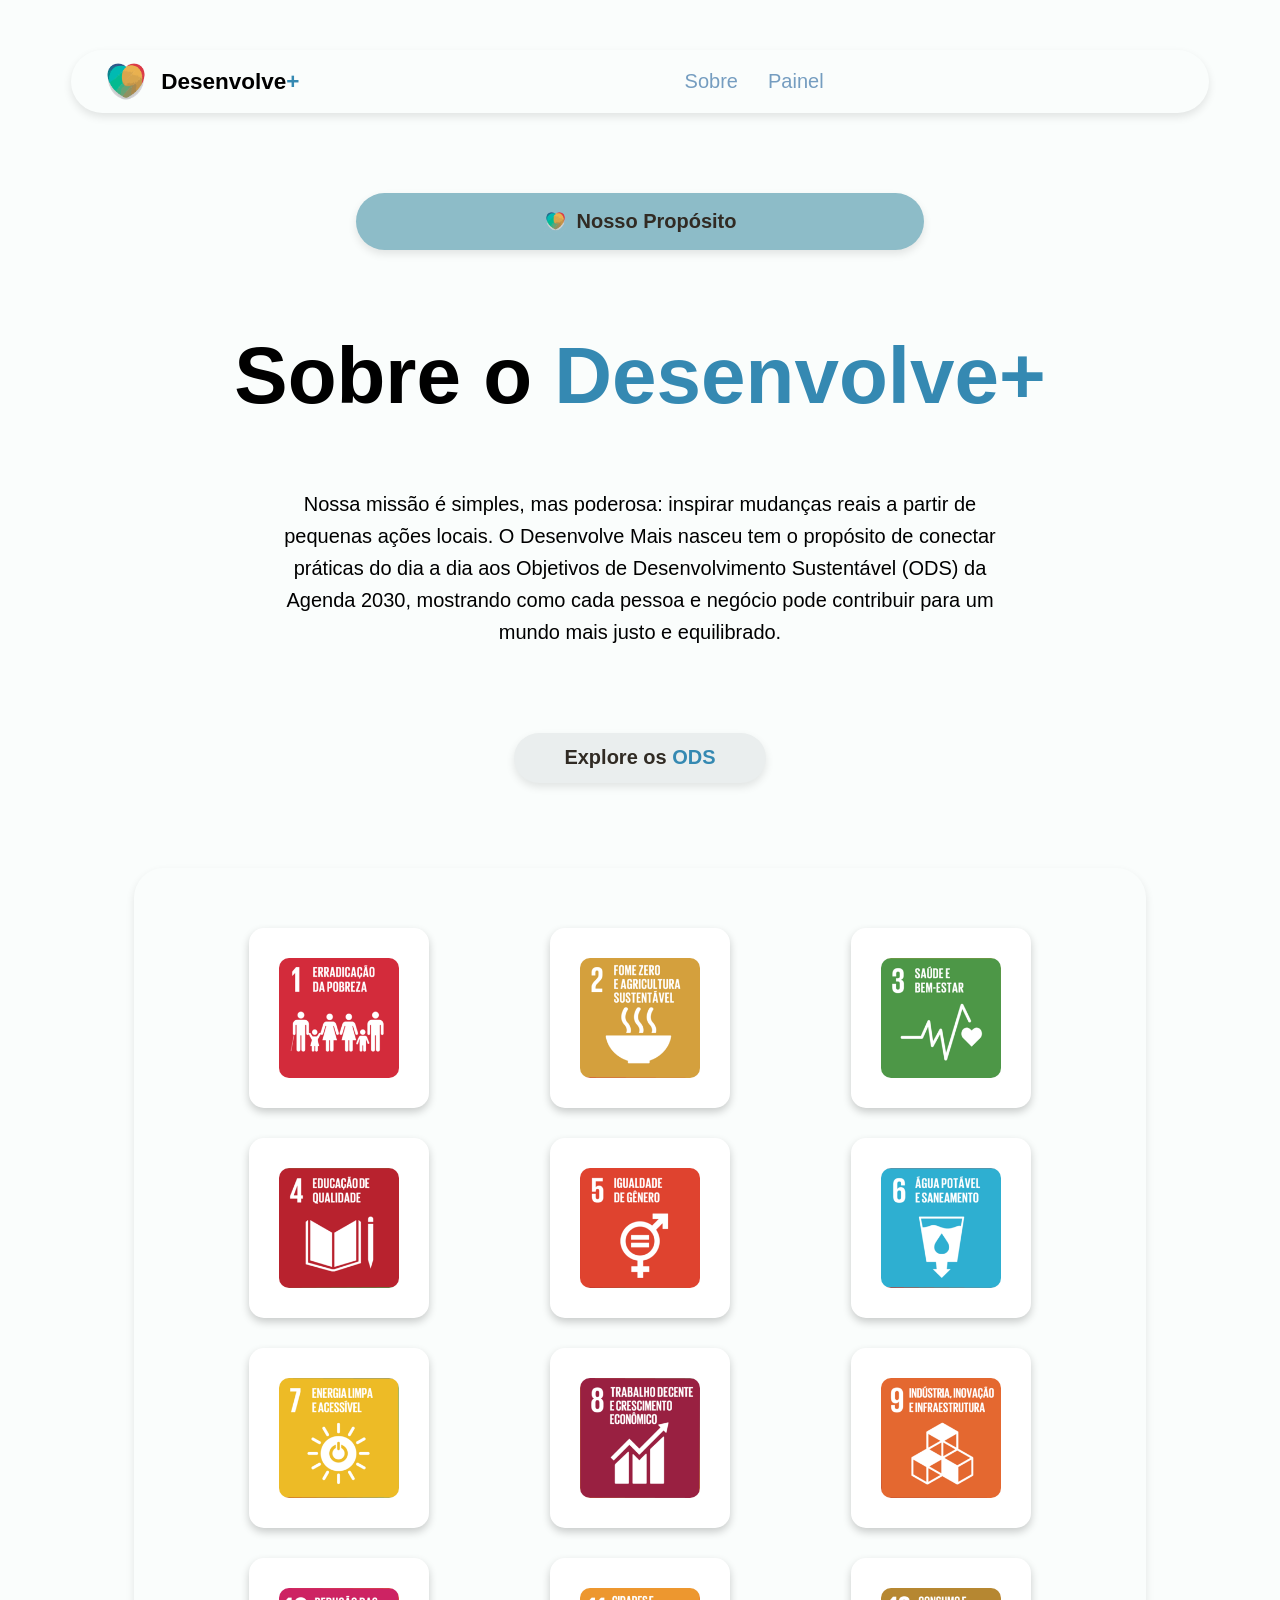
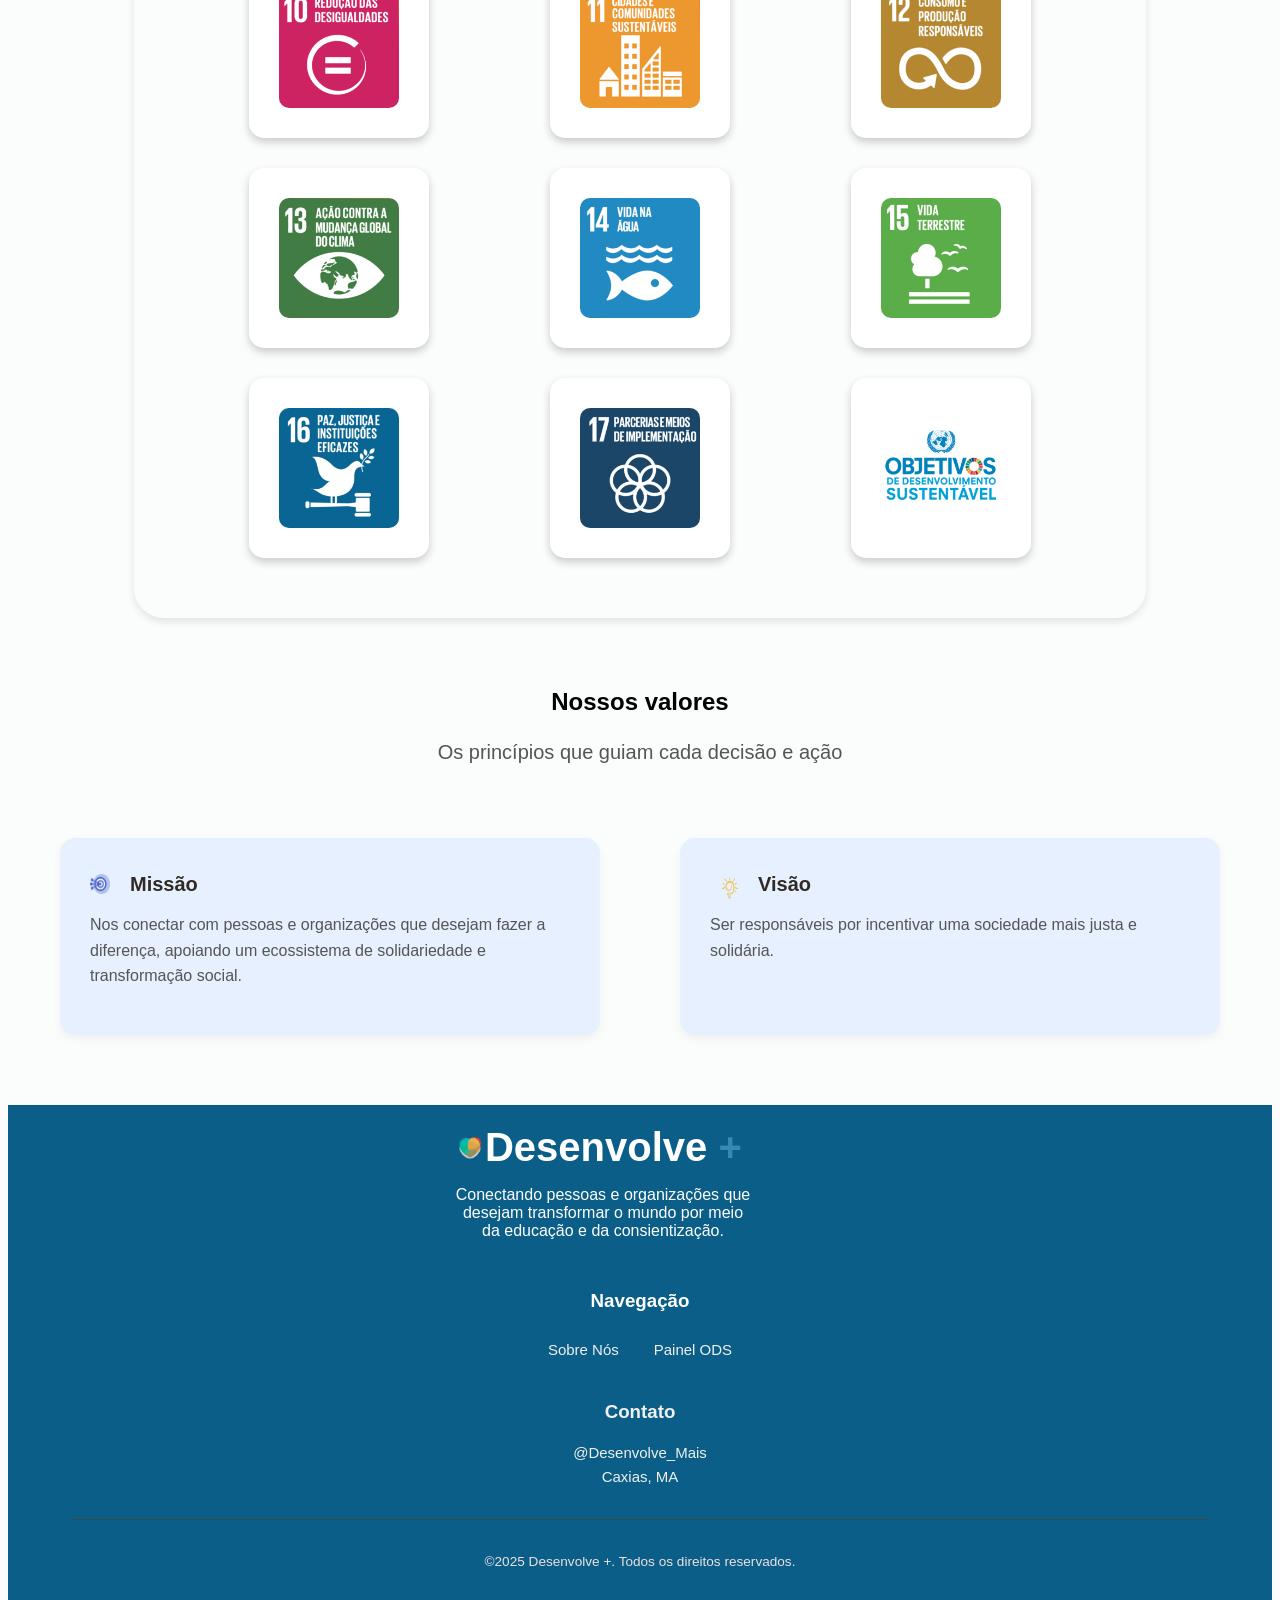
==== index.html @ 132f7298 "atualizando HTML" ====
<!DOCTYPE html>
<html lang="pt-br">

<head>
    <meta charset="UTF-8">
    <meta name="viewport" content="width=device-width, initial-scale=1.0">
    <title> Painel Interativo </title>
    <link rel="stylesheet" href="css/style.css">
    <link rel="stylesheet" href="css/painel.css">
  
    </head> 

    <body>

         <!--nav=(elemento de navegação)-->
        <nav>
            <div class="nav-container">

                <div class="logo">
                    <img src="./img/heart ods.png" alt="" class="ods-img">
                    <h1> Desenvolve<span style="color: #3589b2;">+</span> </h1>
                </div>
            <!--ul=(uma lista de itens não ordenada) -->
            <ul>
                <li>
                    <a href="firstpage.html">Sobre</a>
                </li>
            
                <li>
                    <a href="painel.html">Painel</a>
                </li>
            </ul>
             </div>

        </nav>

         <div class="barra2">
                <div class="logo-heart">
                    <img src="./img/heart ods.png" alt="" class="heart-img">
                    <h2>Nosso Propósito </h2>
                </div>
            </div>

        <section class="sobre">

            <h1 class="texto-barra-1">
            Sobre o <span style="color: #3589b2;">Desenvolve+ </span>
            </h1>
        <section class="texto-sobre">
            Nossa missão é simples, mas poderosa: inspirar mudanças reais a partir de pequenas ações locais.
            O Desenvolve Mais nasceu tem o propósito de conectar práticas do dia a dia aos Objetivos de Desenvolvimento Sustentável (ODS) da Agenda 2030, 
            mostrando como cada pessoa e negócio pode contribuir para um mundo mais justo e equilibrado.

        </section>
        </section>


         <!-- seção do painel ods -->

        <div class="conheca-ods">
            <h1> Explore os <span style="color: #3589b2;"> ODS  </span></h1>
        </div>
        <div class="painel-ods"">
            <div id="ods-container" class="ods-container"></div>
        </div>

        <!-- titulo da conclusão-->

        <section class="title-conclusion">

         <div class="title">
            <h1>
                Nossos valores 
            </h1>

            <p>
                Os princípios que guiam cada decisão e ação
            <p>
        </div>
        </section>

        
     <section class="descripition-desenvM">

    <div class="logo-missao">
        <img src="./img/mission.png" alt="" class="mission-img">
        <h1 class="missao"> Missão</h1>
        <p>  Nos conectar com pessoas e organizações que desejam fazer a diferença, apoiando
             um ecossistema de solidariedade e transformação social.</p> 
            </div>

    <div class="logo-visao">
        <img src="./img/light.png" alt="" class="light-img">
        <h1 class="visao"> Visão</h1>
        <p>Ser responsáveis por incentivar uma sociedade mais justa e solidária.</p> </div>
        
</section>

        <footer>

            <div class="footer-content">

        <div class="logo-section">
            <div class="footer-logo">
                <img src="./img/heart ods.png" alt="" class="heart-footer">
                <span class="logo-text">Desenvolve <span style="color: #3589b2;">+</span></span>
            </div>
            <p>Conectando pessoas e organizações que desejam transformar o mundo por meio da educação e da consientização.</p>
        </div>

            <div class="navegacao">
            <h3>Navegação</h3>
            <ul>
                <li><a href="#">Sobre Nós</a></li>
                <li><a href="painel.html">Painel ODS</a></li>
            </ul>
        </div>

        <div class="contatos">
            <h3>Contato</h3>
            <div class="contact-item">
                <span>@Desenvolve_Mais</span>
            </div>
            <div class="contact-item">
                 <span> Caxias, MA</span>
            </div>
        </div>
        
    </div>

            <div class="footer-bottom">
        <p>©2025 Desenvolve +. Todos os direitos reservados.</p>
    </div>
        </footer>

         <script src="js/painel.js"></script>
    </body>
</html>
---- css/style.css ----
* {
  box-sizing: border-box;
  max-width: 100%;
}

body{
    color:rgb(0, 0, 0);
    background-color: rgb(250, 253, 252);
    font-family: 'Trebuchet MS', 'Lucida Sans Unicode', 'Lucida Grande', 'Lucida Sans', Arial, sans-serif;
}

ul {
  display: flex;
  gap: 10px;
  list-style: none;
  margin: 0 auto; /* centraliza horizontalmente */
  padding: 0;
}


a{
  color: rgb(117, 157, 192);
  text-decoration:none;
  margin-right: 0;
  font-size: 20px;
  padding: 10px;
}

/* fazendo o link parcecer mais */
a:hover {
  text-decoration: underline;
  animation: underline-animation 0.3s forwards;

}


.ods-img {
  margin-left:30px;
    width: 50px;
    height: 50px;
}

.logo {
  display: flex;
  margin-right: 0;
  align-items: center;
  gap: 10px; /* espaço entre a imagem e o texto */
  color:rgb(0, 0, 0);
  font-size: 15px;
  font-family: 'Trebuchet MS', 'Lucida Sans Unicode', 'Lucida Grande', 'Lucida Sans', Arial, sans-serif;
}

.nav-container {

  border-radius: 50px;      
  margin: 20px auto;
  display: flex;
  margin-top: 50px;            /* distância das bordas da página */
  justify-content: space-between; /* logo de um lado, menu do outro */
  align-items: center; /* centraliza verticalmente */
  width: 90%;  /* faz a barra não ocupar 100% */
  box-shadow: 0 4px 8px rgba(0,0,0,0.1); /* sombra leve */
}



.barra2 {
  font-size: 11px;
  width: 12%;   
  border: 0px solid #ccc; 
  box-shadow: 0 4px 8px rgba(0,0,0,0.1); /* sombra leve */
  border-radius: 50px;
  margin: 80px auto;
  background-color:rgb(141, 188, 200);
  color: rgb(49, 43, 36);  
  text-align: center;
}

.logo-heart{
  text-align: center;
  display: flex;
  align-items: center;
  justify-content: center;
  gap: 10px;
}

.heart-img {
  width: 20px;
  height: 20px;
}

.sobre{
  
  text-align: center; /* centraliza o texto da seção */
}

.sobre h1{
  font-size: 80px;
}


.texto-sobre{

max-width: 60%;
margin: 20px auto;    
font-size: 20px;
line-height: 1.6;
text-align: center;
}


/* ===== CONHEÇA ODS========*/
.conheca-ods{  

  justify-content: center;
  display: flex;
  font-size: 10px;
  width: 20%;   
  border: 0px solid #ccc; 
  box-shadow: 0 4px 8px rgba(0,0,0,0.1); /* sombra leve */
  border-radius: 50px;
  margin: 85px auto;
  background-color:rgb(234, 238, 238);
  color: rgb(49, 43, 36);  
}

/* ======= PAINEL ODS ======= */

/* container principal do painel */
.painel-ods {
  width: 80%;
  padding: 60px 20px;


  box-decoration-break: inherit;
  margin: 20px auto;
  border-radius:30px;
  box-shadow: 0 4px 8px rgba(0,0,0,0.1); /* sombra leve */
  display: flex;
  justify-content: center;
  align-items: center;

}

/* grade de cards */
.ods-container {
  display: grid;
  width: 100%;
  grid-template-columns: repeat(5, 1fr); /* FORÇA 5 COLUNAS IGUAIS */
  gap: 20px;
  max-width: 1500px;
  justify-items: center;
  align-items: start;
}

/* cada card que pode virar */
.card-flip-container {
  perspective: 1000px;
  width: 180px;
  height: 180px;
  margin: 0;
  cursor: pointer;
  position: relative;
  z-index: 1;
}

/* animando o hover*/

.card-flip-container:hover .card {
    /* Efeito borda com o box-shadow */
    box-shadow: 0 0 0 4px #a6d7ec, /* anel de cor primária */
    0 4px 8px rgba(0, 0, 0, 0.2); /* sombra original */

    transform: scale(1.06);
}
/* o card em si */


.card {
  width: 100%;
  height: 100%;
  position: relative;
  transform-style: preserve-3d;
  transition: transform 0.8s;
  border-radius: 15px;
}


/* quando clicado */
.card-flip-container.flipped .card {
  transform: rotateY(180deg);

}

/* frente e verso */
.front, 
.back {
  position: absolute;

  width: 100%;
  height: 100%;

  top: 0;
  left: 0;


  border-radius: 15px;
  backface-visibility: hidden;
  overflow: hidden;
  box-shadow: 0 4px 8px rgba(0, 0, 0, 0.2);


  display: flex;
  align-items: center;
  justify-content: center;
  text-align: center;
  padding: 15px;
}

/* frente (imagem) */
.front {
  background-color: #fff;

  background-position: center;
  background-repeat: no-repeat ;
  display: flex;
  align-items: center;
  justify-content: center;

  padding: 0;
  width: 100%;
  height: 100%;
}

.front img {
  width: 100%;
  height: 100%;
  object-fit: cover; /*faz a imagem preencher todo o espaço */
  border-radius: 10px;  /*segue o formato do card*/
  object-fit: contain;
}

/* verso (texto) */
.back {
  background-color: rgb(117, 157, 192);
  color: #fff;
  transform: rotateY(180deg);
  flex-direction: column;
}

/* Aplica box-sizing APENAS aos elementos do card para manter o tamanho exato */
.card, .front, .back {
  box-sizing: border-box;
}


.back h3 {
  margin-bottom: 15px;
  font-size: 14px;
}

.back p {
  font-size: 14px;
  line-height: 1.4;
}

/*=== valores===*/

.title-conclusion{
  text-align: center;
  margin: 70px auto; 
}

.title p{
  font-size: 20px;
  line-height: 1.6;
  color: #555;
}

.descripition-desenvM {
  display: flex;
  justify-content: center; 
  gap: 80px; 
  /* Espaçamento em cima e embaixo*/
  margin: 70px auto; 
  /* Limita a largura*/
  max-width: 1200px;
}

.logo-visao:hover{
    transform: scale(1.03);
}

.logo-missao:hover{
  transform: scale(1.03);
}


.logo-missao, 
.logo-visao {
    /*largura máxima de cada bloco */
    max-width: 45%; 
    
    /*padding para afasta o conteúdo das bordas */
    padding: 30px; 
    
    /* Remove a margem desnecessária de '80px auto' que pode causar desalinhamento */
    margin: 0; 

    /* Estilo de fundo e bordas */
    background-color: rgb(230, 240, 255); /* Azul claro suave */
    border-radius: 15px;
    box-shadow: 0 4px 10px rgba(0, 0, 0, 0.05); /* Sombra sutil */
    
    /* Alinhamento de Texto e Flex */
    text-align: left; /* Alinha o texto à esquerda */
    color: rgb(49, 43, 36); 
    
}


.logo-missao h1, .logo-visao h1 {
  font-size: 20px;
  margin-top: 5px; /* Espaço entre o ícone e o título */
  cursor: pointer;
  position: relative;
}

.logo-missao p, .logo-visao p {
  font-size: 16px;
  line-height: 1.6;
  color: #555; /* Texto um pouco mais claro */
}

.light-img {
  /* Faz os ícones ficarem no topo, usando display flex para alinhar o ícone e o título */
  width: 40px; 
  height: 40px;
  margin-right: 8px;
  float: left; /* Faz o ícone flutuar ao lado do título */
}

.mission-img{
  margin-top: 6px;
  margin-right: 20px;
  float:left; 
  width: 20px;
  height: 20px;
}

footer{
  background-color:rgb(11, 94, 135); /* Fundo escuro */
  color: #f0f0f0; /* Cor do texto claro */
  padding: 40px 0px 0;  
  border-radius: 0;
  font-family:'Trebuchet MS', 'Lucida Sans Unicode', 'Lucida Grande', 'Lucida Sans', Arial, sans-serif;
}

/* Container que alinha as colunas */
.footer-content {
  display: flex;
  flex: wrap;
  justify-content: space-between;
  max-width: 1200px;
  margin: 0 auto;
  padding-bottom: 30px;
  border-bottom: 1px solid #444;
  align-items: flex-start;
  padding: 0 40px 30px; /* Adiciona padding lateral de 40px */
}


.logo-section {
  width: 35%; /* Mais espaço para o logo */
  color:#ffffff;
}

.logo-section h3, .navegacao h3, .contato h3{
  font-size: px;
  margin-bottom: 20px;
  margin-top: 5;
  color: #fff;
  font-weight: bold;
}

.footer-col h3 {
  font-size: 1.1rem;
 
  margin-top: 0;
  color: #fff;
  font-weight: bold;
}


.navegacao ul {
  list-style: none;
  padding: 0;
  margin: 0;
}

.navegacao li {
  line-height: 1.0;
  margin:0;
  padding: 0;
  display: block;
}

.navegacao a{
  font-size: 15px;
  color: #f0f0f0;
  text-decoration: none;
  display: block; /* Garante que os links fiquem um abaixo do outro */
  width: auto;
  
}

.contatos .contact-item {
    line-height: 1.6;
    display: block; /* Garante que os itens de contato fiquem um abaixo do outro */
    font-size: 15px;
    color: #f0f0f0;
}
.contatos .contact-item span {
    display: block;
}

/* Direitos Autorais */
.footer-bottom {
  text-align: center;
  padding: 20px 0;
  font-size: 0.85rem;
  color: #ede1e1;
}

/* Estilo do Logo (Para alinhamento com o título) */
.footer-logo {
    display: flex;
    align-items: center;
    margin-bottom: 15px;
}
.logo-text {
    font-size: 40px;
    font-weight: bold;
    margin-top: 0; 
}

.heart-footer{
  width: 30px;
  height: 30px;
}


@media (max-width: 768px) {

/* === 1. AJUSTES GERAIS DA PÁGINA === */
    
    /* Garante que o conteúdo principal não fique grudado nas bordas e remove margens excessivas */
    .nav-container, 
    .painel-ods, 
    .descripition-desenvM {
        width: 100% !important; /* Ocupa a largura total */
        margin-left: 0;
        margin-right: 0;
        padding-left: 15px; /* Adiciona respiro nas laterais */
        padding-right: 15px;
        box-sizing: border-box; /* Previne que o padding aumente a largura total */
    }
    
    /* Diminui o texto H1 principal (Sobre) */
    .sobre h1{
        font-size: 40px;
    }
    
    /* O texto Sobre pode ocupar mais espaço no mobile */
    .texto-sobre{
        max-width: 90%;
    }
    
    /* Centraliza e aumenta o tamanho das "barrinhas" de link/botão */
    .barra2, .conheca-ods {
        width: 60%;
        margin: 40px auto;
        font-size: 14px;
    }

    /* === 2. CABEÇALHO/NAVEGAÇÃO (.nav-container) === */
    
    .nav-container {
        flex-direction: column; /* Empilha logo e menu */
        align-items: center;    /* Centraliza tudo */
        margin-top: 20px;
        box-shadow: none;       /* Remove a sombra do container para simplificar */
        border-radius: 0;
    }
    
    .nav-container .logo {
        margin-right: 0;
        margin-bottom: 15px; /* Adiciona espaço abaixo do logo */
        justify-content: center;
    }
    
    .nav-container ul {
        flex-direction: column; /* Empilha os links um abaixo do outro */
        gap: 10px;              /* Reduz o espaço entre os links */
    }
    
    .nav-container a {
        margin-right: 0;
        font-size: 18px;
    }

    /* === 3. PAINEL ODS (Cards) === */
    
    .ods-container {
        /* Muda de 5 colunas para 2 colunas no mobile */
        grid-template-columns: repeat(2, 1fr); 
    }

    /* Reduz o tamanho do card para caber em 2 colunas no mobile */
    .card-flip-container {
        width: 140px; 
        height: 140px;
    }

    /* Ajuste de fonte dos cards */
    .back h3, .back p {
        font-size: 12px;
    }

    /* === 4. VALORES (MISSÃO E VISÃO) === */

    .descripition-desenvM {
        flex-direction: column; /* Empilha Missão e Visão */
        gap: 30px;              /* Espaço entre as caixas empilhadas */
        margin: 40px auto;
    }

    .logo-missao, 
    .logo-visao {
        max-width: 100%; /* Ocupa a largura total do container */
        padding: 20px;
        text-align: center; /* Centraliza texto e ícones */
    }
    
    /* Ajusta flutuação dos ícones (float não é responsivo) */
    .light-img, .mission-img {
        float: none; 
        display: block; /* Garante que o ícone fique na própria linha */
        margin: 0 auto 10px; /* Centraliza o ícone */
    }


    /*==== footer responsivo===*/
    
    /* 1. Empilhar as Colunas e Adicionar Espaçamento */
    .footer-content {
        /* Faz as colunas (logo, navegacao, contato) ficarem uma abaixo da outra */
        flex-direction: column; 
        /* Adiciona um padding interno para dar respiro */
        padding: 0 20px 30px; 
    }

    /* 2. Fazer Colunas Ocuparem 100% da Largura */
    .logo-section,
    .navegacao,
    .contatos { /* Atenção: Corrigi 'contato' para 'contatos' */
        width: 100%; /* Ocupa toda a largura disponível */
        margin-bottom: 30px; /* Adiciona espaço entre as colunas empilhadas */
        text-align: center; /* Centraliza o conteúdo (opcional, mas comum em mobile) */
    }

    /* 3. Centralizar Itens Específicos */
    .footer-logo {
        /* Para centralizar o logo (imagem + texto) */
        justify-content: center;
    }
    
    /* 4. Ajustes de Fonte (Opcional) */
    .logo-text {
        font-size: 30px;
    }

}

@media (min-width: 1024px) and (max-width: 1366px) {
  .barra2 {
    width: 40%;
    font-size: 14px;
  }

  .logo-heart img {
    width: 25px;
    height: 25px;
  }

  .logo-heart h2 {
    font-size: 20px;
  }
}

/* =======================================
   AJUSTE PARA TELAS ENTRE 1283px e 790px
========================================= */
@media (max-width: 1283px) and (min-width: 500px) {

  /* Caixa principal dos ODS */
  .ods-container {
    display: grid;
    grid-template-columns: repeat(3, 1fr); /* 3 ODS por linha */
    gap: 30px;
    width: 90%;
    margin: 0 auto;
    justify-items: center;
  }

  .ods-container img {
    width: 120px;
    height: 120px;
    object-fit: contain;
    transition: transform 0.3s ease;
  }

  /* "Nosso Propósito" */
  .barra2 {
    width: 45%;
    font-size: 15px;
  }

  .logo-heart {
    flex-direction: row;
    justify-content: center;
    align-items: center;
    gap: 8px;
  }

  .logo-heart img {
    width: 25px;
    height: 25px;
  }

  /* Rodapé */
  footer {
    text-align: center;
    padding: 20px 0;
  }

  .footer-content {
    display: flex;
    flex-direction: column;
    align-items: center;
    gap: 15px;
    margin: 0 auto;
    width: 90%;
  }

  .footer-content p {
    max-width: 80%;
  }

  .navegacao ul {
    display: flex;
    flex-direction: row;
    justify-content: center;
    gap: 15px;
  }
}
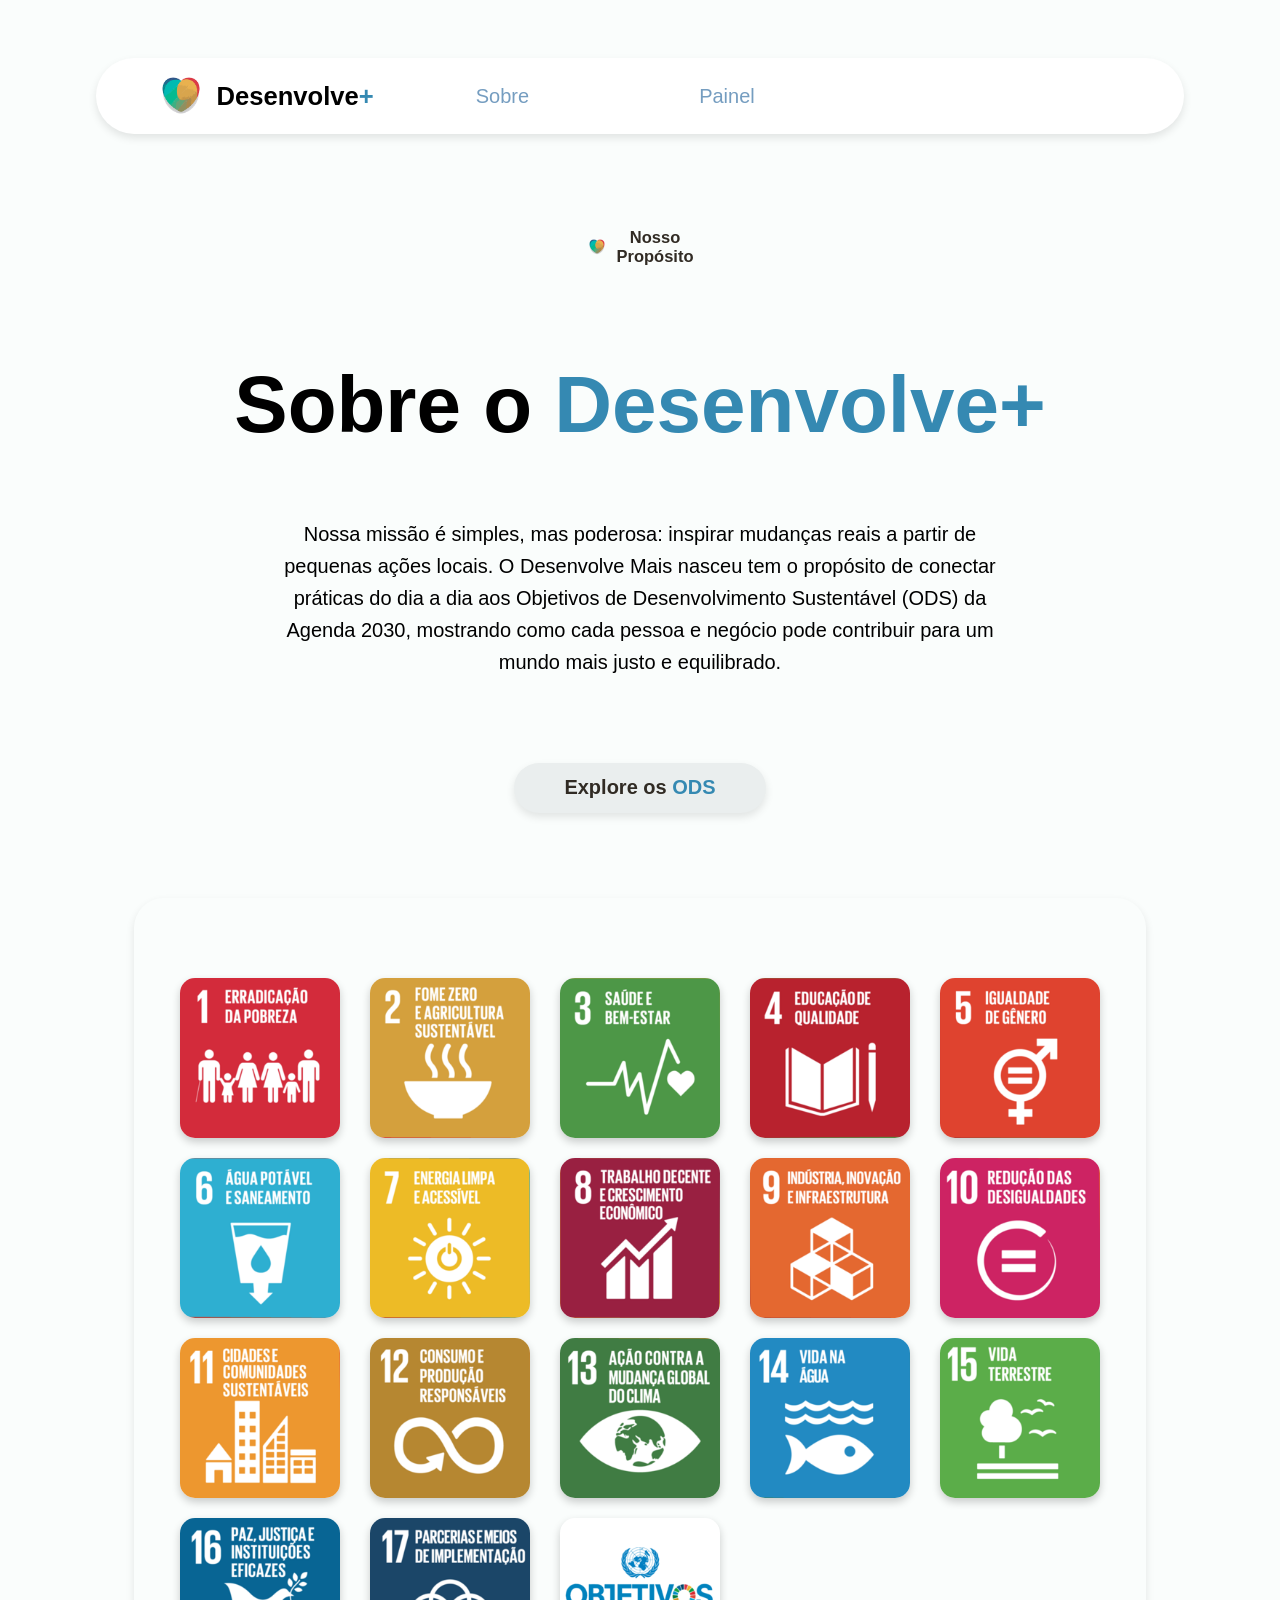
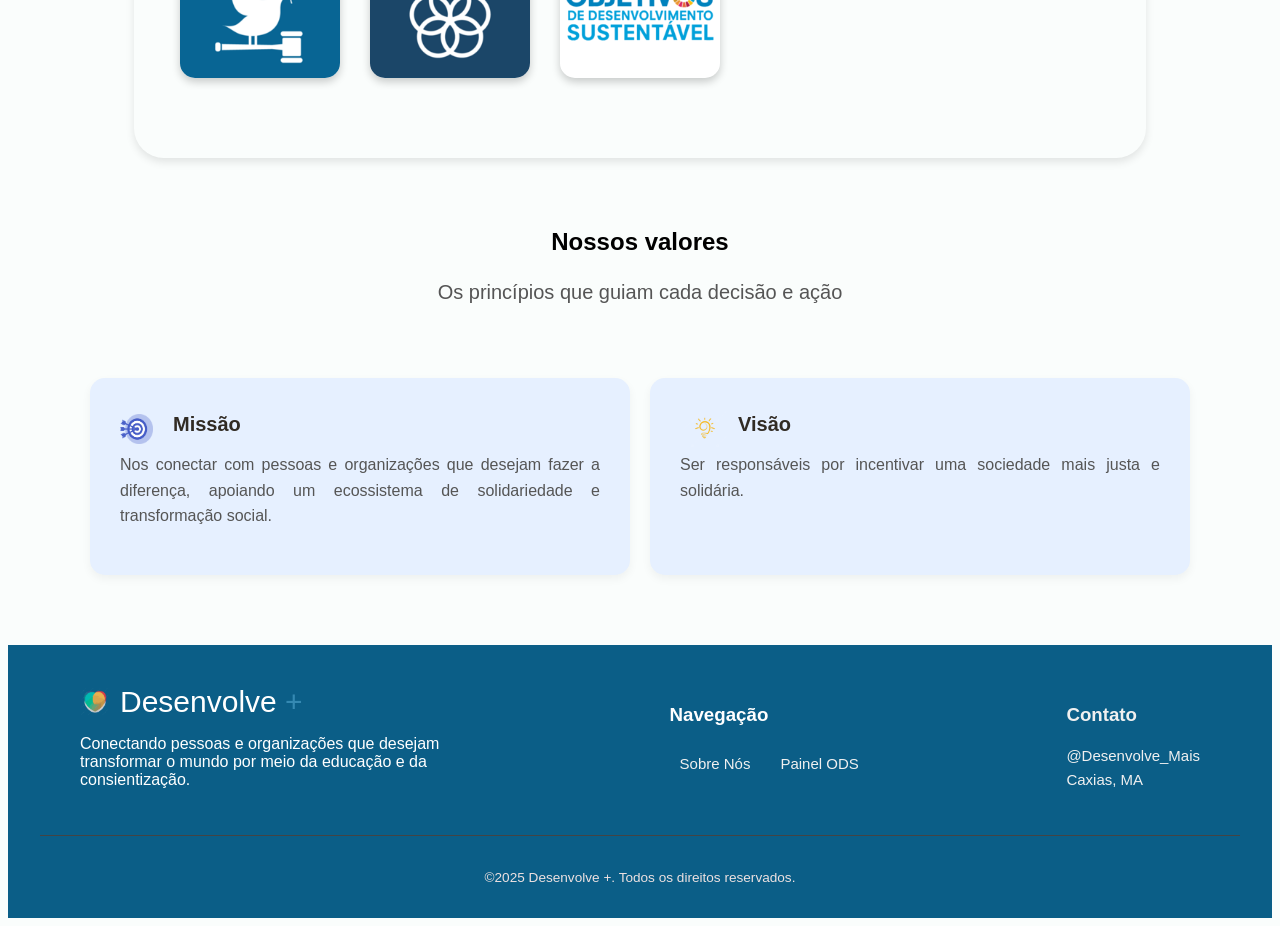
==== commit e2a40421: "AjusteDeResponsividade" ====
--- a/index.html
+++ b/index.html
@@ -12,27 +12,21 @@
 
     <body>
 
-         <!--nav=(elemento de navegação)-->
-        <nav>
-            <div class="nav-container">
+      <header>
+        <nav class="nav-container">
+            <div class="logo">
+                <img src="./img/heart ods.png" alt="Coração ODS" class="ods-img">
+                <h1> Desenvolve<span style="color: #3589b2;">+</span> </h1>
+            </div>
 
-                <div class="logo">
-                    <img src="./img/heart ods.png" alt="" class="ods-img">
-                    <h1> Desenvolve<span style="color: #3589b2;">+</span> </h1>
-                </div>
-            <!--ul=(uma lista de itens não ordenada) -->
-            <ul>
-                <li>
-                    <a href="firstpage.html">Sobre</a>
-                </li>
-            
-                <li>
-                    <a href="painel.html">Painel</a>
-                </li>
+            <ul class="nav-links">
+                <li><a href="index.html">Sobre</a></li>
+                <li><a href="painel.html">Painel</a></li>
             </ul>
-             </div>
 
+            <div class="nav-spacer"></div> 
         </nav>
+    </header>
 
          <div class="barra2">
                 <div class="logo-heart">
@@ -96,7 +90,8 @@
         
 </section>
 
-        <footer>
+ 
+     <footer>
 
             <div class="footer-content">
 
@@ -105,7 +100,7 @@
                 <img src="./img/heart ods.png" alt="" class="heart-footer">
                 <span class="logo-text">Desenvolve <span style="color: #3589b2;">+</span></span>
             </div>
-            <p>Conectando pessoas e organizações que desejam transformar o mundo por meio da educação e da consientização.</p>
+            <p>Conectando pessoas e organizações que desejam transformar o mundo por meio da educação e da consientização. </p>
         </div>
 
             <div class="navegacao">
@@ -133,6 +128,7 @@
     </div>
         </footer>
 
+
          <script src="js/painel.js"></script>
     </body>
 </html>
--- a/css/style.css
+++ b/css/style.css
@@ -1,12 +1,13 @@
-* {
-  box-sizing: border-box;
-  max-width: 100%;
-}
+/* Garante que o padding não aumente o tamanho dos elementos */
+*, *::before, *::after {
+    box-sizing: border-box;
+}
+
 
 body{
     color:rgb(0, 0, 0);
     background-color: rgb(250, 253, 252);
-    font-family: 'Trebuchet MS', 'Lucida Sans Unicode', 'Lucida Grande', 'Lucida Sans', Arial, sans-serif;
+    font-family: 'Trebuchet MS', 'Lucida Sans Unicode', 'Lucida Grande', 'Lucida Sans', Arial, sans-serif
 }
 
 ul {
@@ -33,40 +34,75 @@
 
 }
 
-
-.ods-img {
-  margin-left:30px;
-    width: 50px;
-    height: 50px;
-}
-
+/*cabeçalho*/
+header {
+    display: flex;
+    justify-content: center;
+    background-color: transparent;
+    padding: 50px 0 0 0;
+}
+
+/*container principal do nav */
+.nav-container {
+    display: flex;
+    justify-content: space-between;
+    align-items: center;
+    flex-wrap: wrap; 
+    width: min(86%, 1180px); /* barra responsiva que não ocupa 100% */
+    gap: clamp (1rem, 3vw, 3rem); /* espaco entre menu qnd quebra*/
+
+    background-color: #fff;
+    border: 0px solid #3589b2;
+    border-radius: 50px;
+    box-shadow: 0 4px 8px rgba(0, 0, 0, 0.1);
+    padding: 13px 60px; /* Respiro nas laterais do celular */
+}
+
+/* Estilo do Logo (Imagem e tulo) */
 .logo {
-  display: flex;
-  margin-right: 0;
-  align-items: center;
-  gap: 10px; /* espaço entre a imagem e o texto */
-  color:rgb(0, 0, 0);
-  font-size: 15px;
-  font-family: 'Trebuchet MS', 'Lucida Sans Unicode', 'Lucida Grande', 'Lucida Sans', Arial, sans-serif;
-}
-
-.nav-container {
-
-  border-radius: 50px;      
-  margin: 20px auto;
-  display: flex;
-  margin-top: 50px;            /* distância das bordas da página */
-  justify-content: space-between; /* logo de um lado, menu do outro */
-  align-items: center; /* centraliza verticalmente */
-  width: 90%;  /* faz a barra não ocupar 100% */
-  box-shadow: 0 4px 8px rgba(0,0,0,0.1); /* sombra leve */
+    display: flex; 
+    align-items: center;
+    gap: 10px;
+    margin-right: 0;
+}
+
+.logo h1{
+  font-size: clamp(1.2rem, 2vw, 2rem);
+  color: rgb(0, 0, 0);
+  margin: 0;
+}
+
+.ods-img{
+  width: clamp(50px, 5vw, 50px);
+  height: auto;
+}
+
+.nav-links {
+    display: flex; 
+    justify-content: center;
+    align-items: center;
+    gap: 150px;              
+    list-style: none;
+    padding: 0;
+    margin: 0; 
+}
+
+.nav-spacer {
+    /*Garante que o spacer ocupe o mesmo espaço visual do logo */
+    min-width: 266.69px; 
+    visibility: hidden;
+    height: 1px;
+    /* Opcional: para garantir que ele não seja visível */
+    pointer-events: none; 
+    flex-shrink: 0;
 }
 
 
 
 .barra2 {
   font-size: 11px;
-  width: 12%;   
+  justify-content: center;
+  max-width:0%;   
   border: 0px solid #ccc; 
   box-shadow: 0 4px 8px rgba(0,0,0,0.1); /* sombra leve */
   border-radius: 50px;
@@ -77,7 +113,7 @@
 }
 
 .logo-heart{
-  text-align: center;
+  align-items: center;
   display: flex;
   align-items: center;
   justify-content: center;
@@ -92,6 +128,7 @@
 .sobre{
   
   text-align: center; /* centraliza o texto da seção */
+ 
 }
 
 .sobre h1{
@@ -137,8 +174,7 @@
   border-radius:30px;
   box-shadow: 0 4px 8px rgba(0,0,0,0.1); /* sombra leve */
   display: flex;
-  justify-content: center;
-  align-items: center;
+
 
 }
 
@@ -146,22 +182,20 @@
 .ods-container {
   display: grid;
   width: 100%;
-  grid-template-columns: repeat(5, 1fr); /* FORÇA 5 COLUNAS IGUAIS */
+  padding: 20px;
   gap: 20px;
-  max-width: 1500px;
+  grid-template-columns: repeat(auto-fit, minmax(150px, 1fr));
   justify-items: center;
-  align-items: start;
-}
+}
+
 
 /* cada card que pode virar */
 .card-flip-container {
+  width: 100%;
+  max-width: 160px;
+  aspect-ratio: 1 / 1; /* mantém o quadrado */
   perspective: 1000px;
-  width: 180px;
-  height: 180px;
-  margin: 0;
   cursor: pointer;
-  position: relative;
-  z-index: 1;
 }
 
 /* animando o hover*/
@@ -255,13 +289,14 @@
 
 
 .back h3 {
-  margin-bottom: 15px;
-  font-size: 14px;
+  margin-bottom: 1px;
+  font-size: 9px;
 }
 
 .back p {
   font-size: 14px;
-  line-height: 1.4;
+  line-height: 1.%;
+  line-break: auto;
 }
 
 /*=== valores===*/
@@ -279,8 +314,9 @@
 
 .descripition-desenvM {
   display: flex;
+  flex-wrap: wrap;
   justify-content: center; 
-  gap: 80px; 
+  gap: 20px; 
   /* Espaçamento em cima e embaixo*/
   margin: 70px auto; 
   /* Limita a largura*/
@@ -288,7 +324,8 @@
 }
 
 .logo-visao:hover{
-    transform: scale(1.03);
+  transform: scale(1.03);
+  
 }
 
 .logo-missao:hover{
@@ -324,17 +361,22 @@
   margin-top: 5px; /* Espaço entre o ícone e o título */
   cursor: pointer;
   position: relative;
+  flex-wrap: wrap;
+  display: flex;
+
 }
 
 .logo-missao p, .logo-visao p {
   font-size: 16px;
   line-height: 1.6;
   color: #555; /* Texto um pouco mais claro */
+  text-align: justify;
+
 }
 
 .light-img {
   /* Faz os ícones ficarem no topo, usando display flex para alinhar o ícone e o título */
-  width: 40px; 
+  width: 50px; 
   height: 40px;
   margin-right: 8px;
   float: left; /* Faz o ícone flutuar ao lado do título */
@@ -344,48 +386,53 @@
   margin-top: 6px;
   margin-right: 20px;
   float:left; 
-  width: 20px;
-  height: 20px;
-}
+  width: 33px;
+  height: 30px;
+  float: left; /* Faz o ícone flutuar ao lado do título */
+}
+
+
 
 footer{
   background-color:rgb(11, 94, 135); /* Fundo escuro */
   color: #f0f0f0; /* Cor do texto claro */
   padding: 40px 0px 0;  
   border-radius: 0;
+  box-sizing: border-box;
   font-family:'Trebuchet MS', 'Lucida Sans Unicode', 'Lucida Grande', 'Lucida Sans', Arial, sans-serif;
 }
 
 /* Container que alinha as colunas */
 .footer-content {
   display: flex;
-  flex: wrap;
+  flex-wrap: wrap;
   justify-content: space-between;
   max-width: 1200px;
+  width: 100%;
   margin: 0 auto;
-  padding-bottom: 30px;
+  padding-bottom: 0 20px 30px;
   border-bottom: 1px solid #444;
   align-items: flex-start;
   padding: 0 40px 30px; /* Adiciona padding lateral de 40px */
 }
 
 
+
 .logo-section {
   width: 35%; /* Mais espaço para o logo */
   color:#ffffff;
 }
 
-.logo-section h3, .navegacao h3, .contato h3{
-  font-size: px;
+.logo-section h3 , .navegacao h3 , .contato h3 {
   margin-bottom: 20px;
   margin-top: 5;
   color: #fff;
   font-weight: bold;
+
 }
 
 .footer-col h3 {
   font-size: 1.1rem;
- 
   margin-top: 0;
   color: #fff;
   font-weight: bold;
@@ -396,6 +443,7 @@
   list-style: none;
   padding: 0;
   margin: 0;
+ justify-content: center;
 }
 
 .navegacao li {
@@ -424,6 +472,7 @@
     display: block;
 }
 
+
 /* Direitos Autorais */
 .footer-bottom {
   text-align: center;
@@ -436,12 +485,12 @@
 .footer-logo {
     display: flex;
     align-items: center;
+    gap: 10px;
     margin-bottom: 15px;
 }
 .logo-text {
-    font-size: 40px;
-    font-weight: bold;
-    margin-top: 0; 
+    font-size: 30px;
+    height: 30 ;
 }
 
 .heart-footer{
@@ -449,218 +498,126 @@
   height: 30px;
 }
 
+.logo-section,
+.navegacao,
+.contatos {
+  width: 0.%;  /* pc */
+}
 
 @media (max-width: 768px) {
-
-/* === 1. AJUSTES GERAIS DA PÁGINA === */
+  .logo-section,
+  .navegacao,
+  .contatos {
+    width: 100%;       /* 👉 vira tudo coluna única */
+    text-align: center;
+    margin-bottom: 20px;
+  }
+
+  .footer-logo {
+    justify-content: center;
+  }
+}
+
+/* Mobile */
+@media (max-width: 900px) {
+  .ods-container {
+    grid-template-columns: repeat(2, 2fr); /* QUEBRA em 2 colunas */
+  }
+
+  .back p {
+  font-size: 9px;
+  width: 100%;
+  text-align: cente;
+}
+.texto-sobre{
+
+max-width: 100%;
+margin: 20px auto;    
+font-size: 20px;
+line-height: 1.%;
+text-align: center;
+}
+
+.sobre h1{
+  font-size: 50px;
+}
+
+
+.logo-missao p, .logo-visao p {
+  font-size: 16px;
+  display: flex;
+  flex-wrap: wrap;
+  line-height: 100%;
+  color: #555; /* Texto um pouco mais claro */
+  text-align:justify;
+
+}
+ .descripition-desenvM {
+    flex-direction: column;
+    align-items: center; /* opcional, deixa centralizado */
+  }
+
+.logo-missao, 
+.logo-visao {
+    /*largura máxima de cada bloco */
+    max-width: 100%; 
     
-    /* Garante que o conteúdo principal não fique grudado nas bordas e remove margens excessivas */
-    .nav-container, 
-    .painel-ods, 
-    .descripition-desenvM {
-        width: 100% !important; /* Ocupa a largura total */
-        margin-left: 0;
-        margin-right: 0;
-        padding-left: 15px; /* Adiciona respiro nas laterais */
-        padding-right: 15px;
-        box-sizing: border-box; /* Previne que o padding aumente a largura total */
-    }
+    /*padding para afasta o conteúdo das bordas */
+    padding: 30px; 
     
-    /* Diminui o texto H1 principal (Sobre) */
-    .sobre h1{
-        font-size: 40px;
-    }
-    
-    /* O texto Sobre pode ocupar mais espaço no mobile */
-    .texto-sobre{
-        max-width: 90%;
-    }
-    
-    /* Centraliza e aumenta o tamanho das "barrinhas" de link/botão */
-    .barra2, .conheca-ods {
-        width: 60%;
-        margin: 40px auto;
-        font-size: 14px;
-    }
-
-    /* === 2. CABEÇALHO/NAVEGAÇÃO (.nav-container) === */
-    
-    .nav-container {
-        flex-direction: column; /* Empilha logo e menu */
-        align-items: center;    /* Centraliza tudo */
-        margin-top: 20px;
-        box-shadow: none;       /* Remove a sombra do container para simplificar */
-        border-radius: 0;
-    }
-    
-    .nav-container .logo {
-        margin-right: 0;
-        margin-bottom: 15px; /* Adiciona espaço abaixo do logo */
-        justify-content: center;
-    }
-    
-    .nav-container ul {
-        flex-direction: column; /* Empilha os links um abaixo do outro */
-        gap: 10px;              /* Reduz o espaço entre os links */
-    }
-    
-    .nav-container a {
-        margin-right: 0;
-        font-size: 18px;
-    }
-
-    /* === 3. PAINEL ODS (Cards) === */
-    
-    .ods-container {
-        /* Muda de 5 colunas para 2 colunas no mobile */
-        grid-template-columns: repeat(2, 1fr); 
-    }
-
-    /* Reduz o tamanho do card para caber em 2 colunas no mobile */
-    .card-flip-container {
-        width: 140px; 
-        height: 140px;
-    }
-
-    /* Ajuste de fonte dos cards */
-    .back h3, .back p {
-        font-size: 12px;
-    }
-
-    /* === 4. VALORES (MISSÃO E VISÃO) === */
-
-    .descripition-desenvM {
-        flex-direction: column; /* Empilha Missão e Visão */
-        gap: 30px;              /* Espaço entre as caixas empilhadas */
-        margin: 40px auto;
-    }
-
-    .logo-missao, 
-    .logo-visao {
-        max-width: 100%; /* Ocupa a largura total do container */
-        padding: 20px;
-        text-align: center; /* Centraliza texto e ícones */
-    }
-    
-    /* Ajusta flutuação dos ícones (float não é responsivo) */
-    .light-img, .mission-img {
-        float: none; 
-        display: block; /* Garante que o ícone fique na própria linha */
-        margin: 0 auto 10px; /* Centraliza o ícone */
-    }
-
-
-    /*==== footer responsivo===*/
-    
-    /* 1. Empilhar as Colunas e Adicionar Espaçamento */
-    .footer-content {
-        /* Faz as colunas (logo, navegacao, contato) ficarem uma abaixo da outra */
-        flex-direction: column; 
-        /* Adiciona um padding interno para dar respiro */
-        padding: 0 20px 30px; 
-    }
-
-    /* 2. Fazer Colunas Ocuparem 100% da Largura */
-    .logo-section,
-    .navegacao,
-    .contatos { /* Atenção: Corrigi 'contato' para 'contatos' */
-        width: 100%; /* Ocupa toda a largura disponível */
-        margin-bottom: 30px; /* Adiciona espaço entre as colunas empilhadas */
-        text-align: center; /* Centraliza o conteúdo (opcional, mas comum em mobile) */
-    }
-
-    /* 3. Centralizar Itens Específicos */
-    .footer-logo {
-        /* Para centralizar o logo (imagem + texto) */
-        justify-content: center;
-    }
-    
-    /* 4. Ajustes de Fonte (Opcional) */
-    .logo-text {
-        font-size: 30px;
-    }
-
-}
-
-@media (min-width: 1024px) and (max-width: 1366px) {
-  .barra2 {
-    width: 40%;
-    font-size: 14px;
-  }
-
-  .logo-heart img {
-    width: 25px;
-    height: 25px;
-  }
-
-  .logo-heart h2 {
-    font-size: 20px;
-  }
-}
-
-/* =======================================
-   AJUSTE PARA TELAS ENTRE 1283px e 790px
-========================================= */
-@media (max-width: 1283px) and (min-width: 500px) {
-
-  /* Caixa principal dos ODS */
-  .ods-container {
-    display: grid;
-    grid-template-columns: repeat(3, 1fr); /* 3 ODS por linha */
-    gap: 30px;
-    width: 90%;
-    margin: 0 auto;
-    justify-items: center;
-  }
-
-  .ods-container img {
-    width: 120px;
-    height: 120px;
-    object-fit: contain;
-    transition: transform 0.3s ease;
-  }
-
-  /* "Nosso Propósito" */
-  .barra2 {
-    width: 45%;
-    font-size: 15px;
-  }
-
-  .logo-heart {
-    flex-direction: row;
+    /* Remove a margem desnecessária de '80px auto' que pode causar desalinhamento */
+    margin: 0; 
+
+}
+
+
+.barra2 {
+  font-size: 11px;
+  justify-content: center;
+  max-width:90%;   
+  border: 0px solid #ccc; 
+  box-shadow: 0 4px 8px rgba(0,0,0,0.1); /* sombra leve */
+  border-radius: 50px;
+  margin: 80px auto;
+  background-color:rgb(141, 188, 200);
+  color: rgb(49, 43, 36);  
+  text-align: center;
+}
+
+/* ===== CONHEÇA ODS========*/
+.conheca-ods{  
+
+  justify-content: center;
+  display: flex;
+  font-size: 10px;
+  width: 90%;   
+  border: 0px solid #ccc; 
+  box-shadow: 0 4px 8px rgba(0,0,0,0.1); /* sombra leve */
+  border-radius: 50px;
+  margin: 85px auto;
+  background-color:rgb(234, 238, 238);
+  color: rgb(49, 43, 36);  
+}
+
+/*container principal do nav */
+.nav-container {
+    display: flex;
     justify-content: center;
     align-items: center;
-    gap: 8px;
-  }
-
-  .logo-heart img {
-    width: 25px;
-    height: 25px;
-  }
-
-  /* Rodapé */
-  footer {
-    text-align: center;
-    padding: 20px 0;
-  }
-
-  .footer-content {
-    display: flex;
-    flex-direction: column;
+    flex-wrap: wrap;
+}
+
+.nav-links {
+    display: flex; 
+    justify-content: center;
     align-items: center;
-    gap: 15px;
-    margin: 0 auto;
-    width: 90%;
-  }
-
-  .footer-content p {
-    max-width: 80%;
-  }
-
-  .navegacao ul {
-    display: flex;
-    flex-direction: row;
-    justify-content: center;
-    gap: 15px;
-  }
-}+    gap: 10px;              
+    list-style: none;
+    padding: 0;
+    margin: 0; 
+}
+
+
+
+}
+
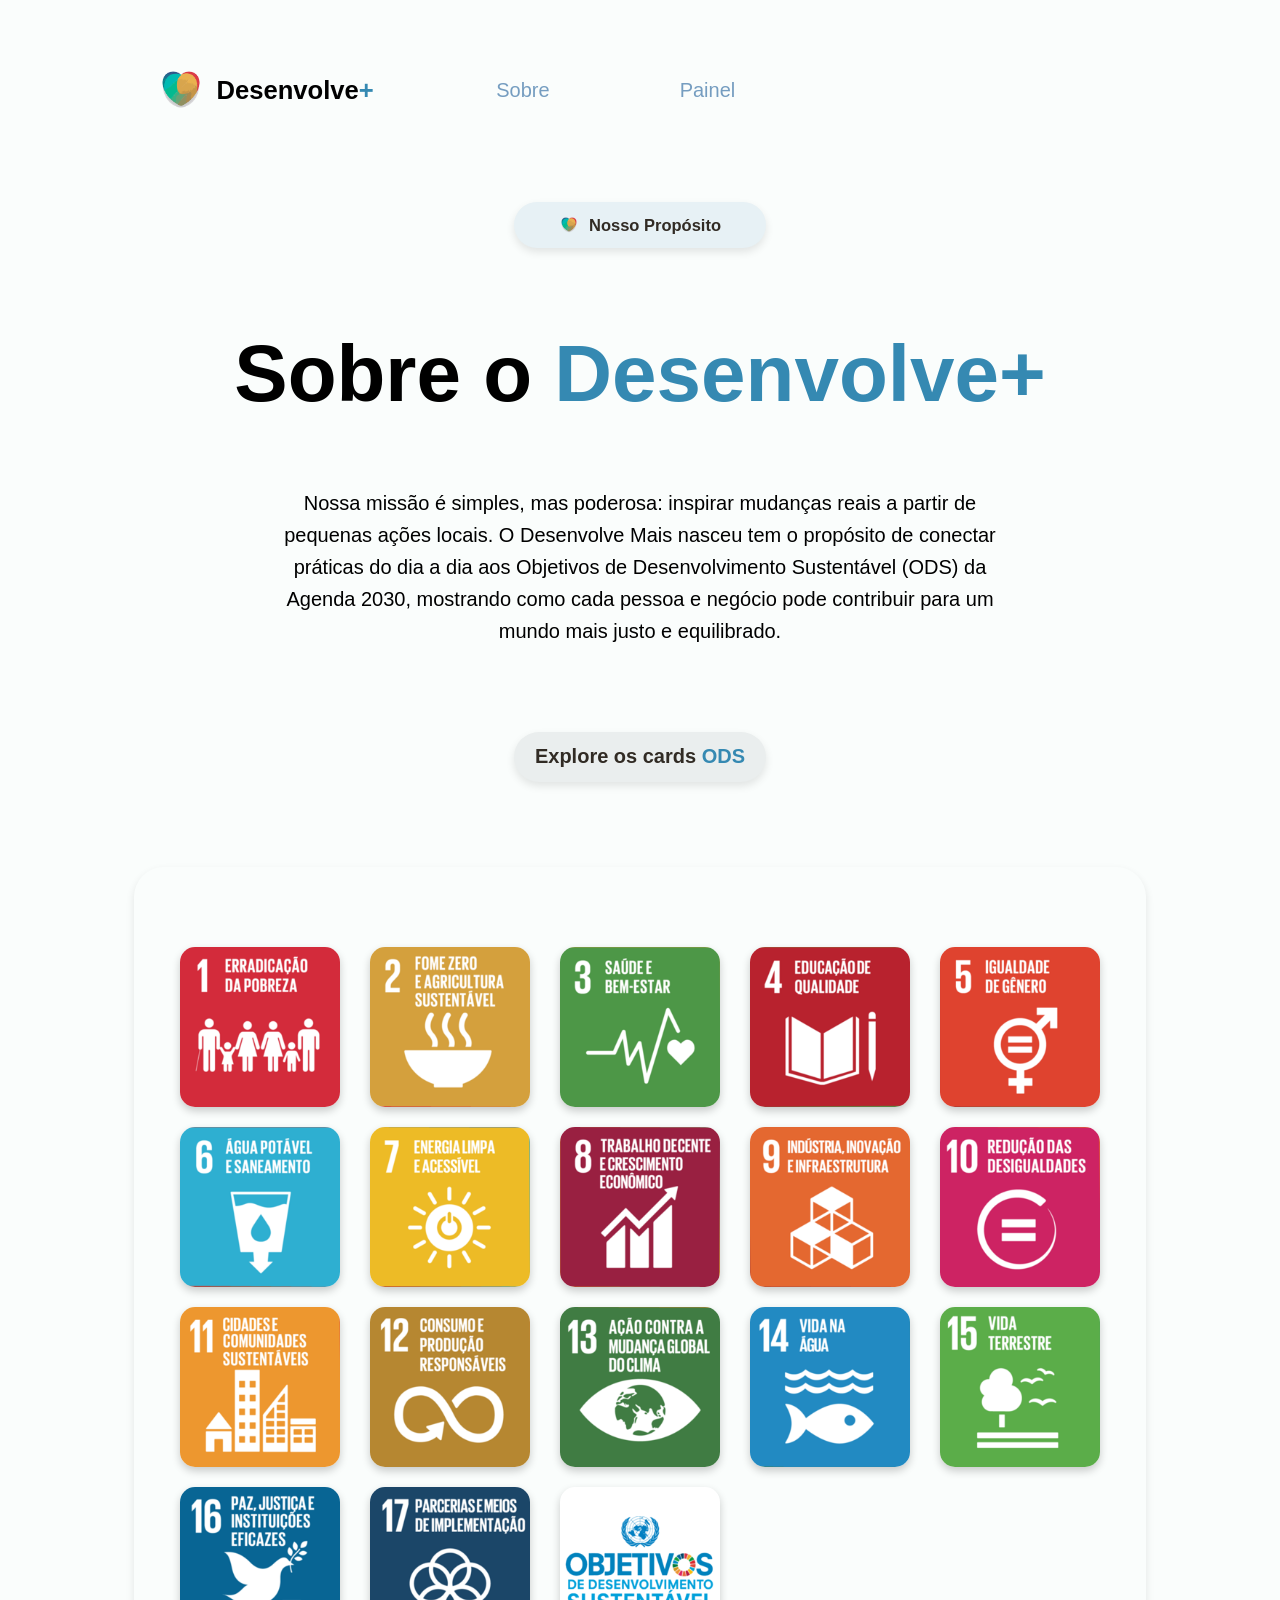
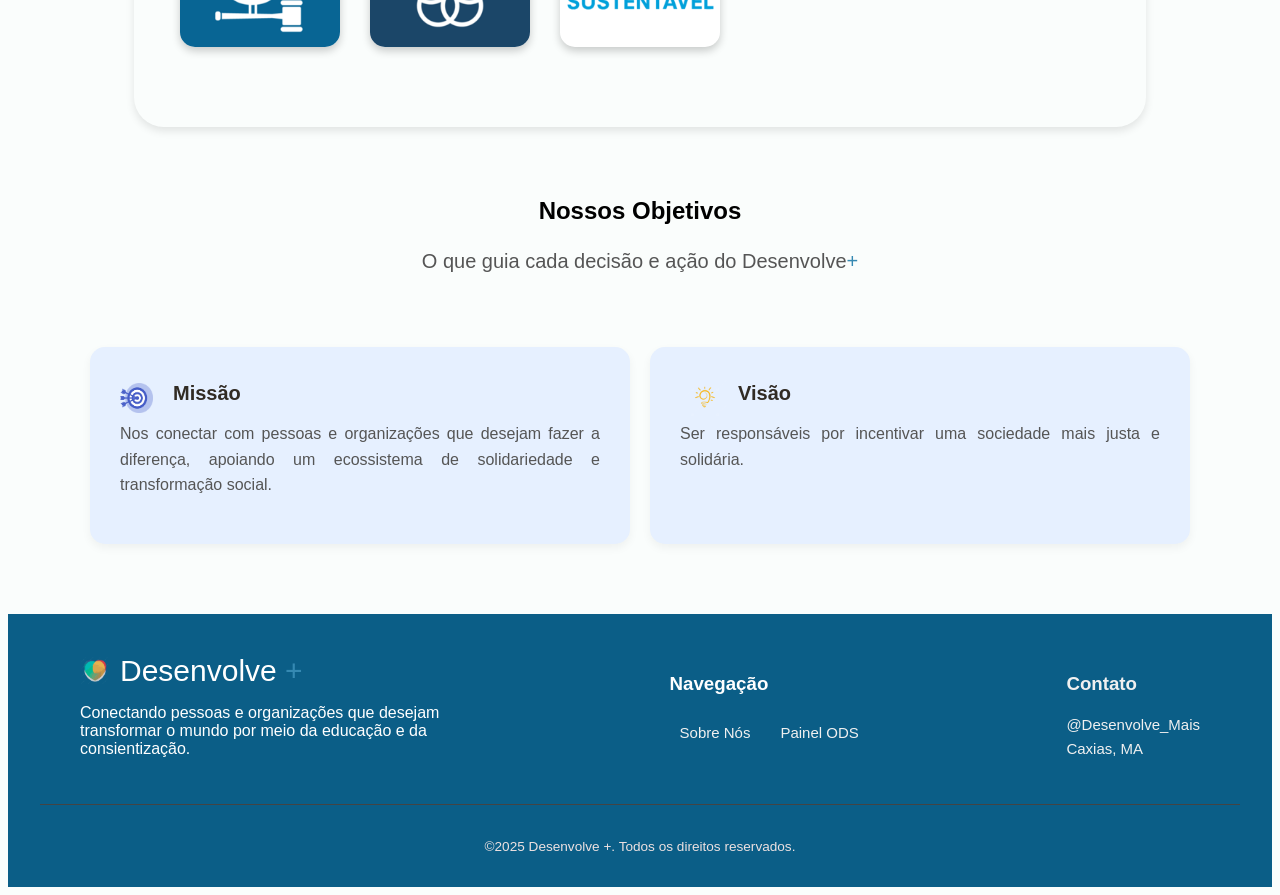
==== commit aabfeb9e: "Atualização de textos" ====
--- a/index.html
+++ b/index.html
@@ -52,7 +52,7 @@
          <!-- seção do painel ods -->
 
         <div class="conheca-ods">
-            <h1> Explore os <span style="color: #3589b2;"> ODS  </span></h1>
+            <h1>Explore os cards <span style="color: #3589b2;"> ODS  </span></h1>
         </div>
         <div class="painel-ods"">
             <div id="ods-container" class="ods-container"></div>
@@ -64,11 +64,11 @@
 
          <div class="title">
             <h1>
-                Nossos valores 
+                Nossos Objetivos 
             </h1>
 
             <p>
-                Os princípios que guiam cada decisão e ação
+                O que guia cada decisão e ação do Desenvolve<span style="color: #3589b2;">+</span>
             <p>
         </div>
         </section>
--- a/css/style.css
+++ b/css/style.css
@@ -49,13 +49,9 @@
     align-items: center;
     flex-wrap: wrap; 
     width: min(86%, 1180px); /* barra responsiva que não ocupa 100% */
-    gap: clamp (1rem, 3vw, 3rem); /* espaco entre menu qnd quebra*/
-
-    background-color: #fff;
-    border: 0px solid #3589b2;
-    border-radius: 50px;
-    box-shadow: 0 4px 8px rgba(0, 0, 0, 0.1);
-    padding: 13px 60px; /* Respiro nas laterais do celular */
+    gap: 10px; /* espaco entre menu qnd quebra*/
+     gap: clamp (1rem, 3vw, 3rem); /* espaco entre menu qnd quebra*/
+    padding: 7px 60px; /* Respiro nas laterais do celular */
 }
 
 /* Estilo do Logo (Imagem e tulo) */
@@ -63,7 +59,7 @@
     display: flex; 
     align-items: center;
     gap: 10px;
-    margin-right: 0;
+    margin-right: 1px;
 }
 
 .logo h1{
@@ -81,7 +77,7 @@
     display: flex; 
     justify-content: center;
     align-items: center;
-    gap: 150px;              
+    gap: 110px;              
     list-style: none;
     padding: 0;
     margin: 0; 
@@ -102,12 +98,12 @@
 .barra2 {
   font-size: 11px;
   justify-content: center;
-  max-width:0%;   
+  max-width: 20%;   
   border: 0px solid #ccc; 
   box-shadow: 0 4px 8px rgba(0,0,0,0.1); /* sombra leve */
   border-radius: 50px;
   margin: 80px auto;
-  background-color:rgb(141, 188, 200);
+  background-color:rgb(231, 241, 245);
   color: rgb(49, 43, 36);  
   text-align: center;
 }
@@ -261,7 +257,7 @@
   align-items: center;
   justify-content: center;
 
-  padding: 0;
+  padding: 0 !important;
   width: 100%;
   height: 100%;
 }
@@ -269,6 +265,7 @@
 .front img {
   width: 100%;
   height: 100%;
+  display: block;
   object-fit: cover; /*faz a imagem preencher todo o espaço */
   border-radius: 10px;  /*segue o formato do card*/
   object-fit: contain;
@@ -290,7 +287,7 @@
 
 .back h3 {
   margin-bottom: 1px;
-  font-size: 9px;
+  font-size: 14px;
 }
 
 .back p {
@@ -516,6 +513,15 @@
   .footer-logo {
     justify-content: center;
   }
+
+  /* ===== CONHEÇA ODS========*/
+.conheca-ods{  
+
+  justify-content: center;
+  display: flex;
+  font-size: 10px;
+  width: 70%;   
+}
 }
 
 /* Mobile */
@@ -525,10 +531,16 @@
   }
 
   .back p {
-  font-size: 9px;
-  width: 100%;
-  text-align: cente;
-}
+  font-size: 8px;
+  width: 100%;
+  text-align-last: auto;
+}
+
+.back h3 {
+  margin-bottom: 1px;
+  font-size: 8px;
+}
+
 .texto-sobre{
 
 max-width: 100%;
@@ -574,7 +586,7 @@
 .barra2 {
   font-size: 11px;
   justify-content: center;
-  max-width:90%;   
+  max-width:50%;   
   border: 0px solid #ccc; 
   box-shadow: 0 4px 8px rgba(0,0,0,0.1); /* sombra leve */
   border-radius: 50px;
@@ -584,21 +596,6 @@
   text-align: center;
 }
 
-/* ===== CONHEÇA ODS========*/
-.conheca-ods{  
-
-  justify-content: center;
-  display: flex;
-  font-size: 10px;
-  width: 90%;   
-  border: 0px solid #ccc; 
-  box-shadow: 0 4px 8px rgba(0,0,0,0.1); /* sombra leve */
-  border-radius: 50px;
-  margin: 85px auto;
-  background-color:rgb(234, 238, 238);
-  color: rgb(49, 43, 36);  
-}
-
 /*container principal do nav */
 .nav-container {
     display: flex;
@@ -608,16 +605,19 @@
 }
 
 .nav-links {
-    display: flex; 
+    display: flex;   
     justify-content: center;
     align-items: center;
-    gap: 10px;              
+    gap: 15px;              
     list-style: none;
     padding: 0;
     margin: 0; 
 }
-
-
-
-}
-
+.logo {
+    display: flex; 
+    align-items: center;
+    gap: 10px;
+    margin-right: 12px;
+}
+
+}
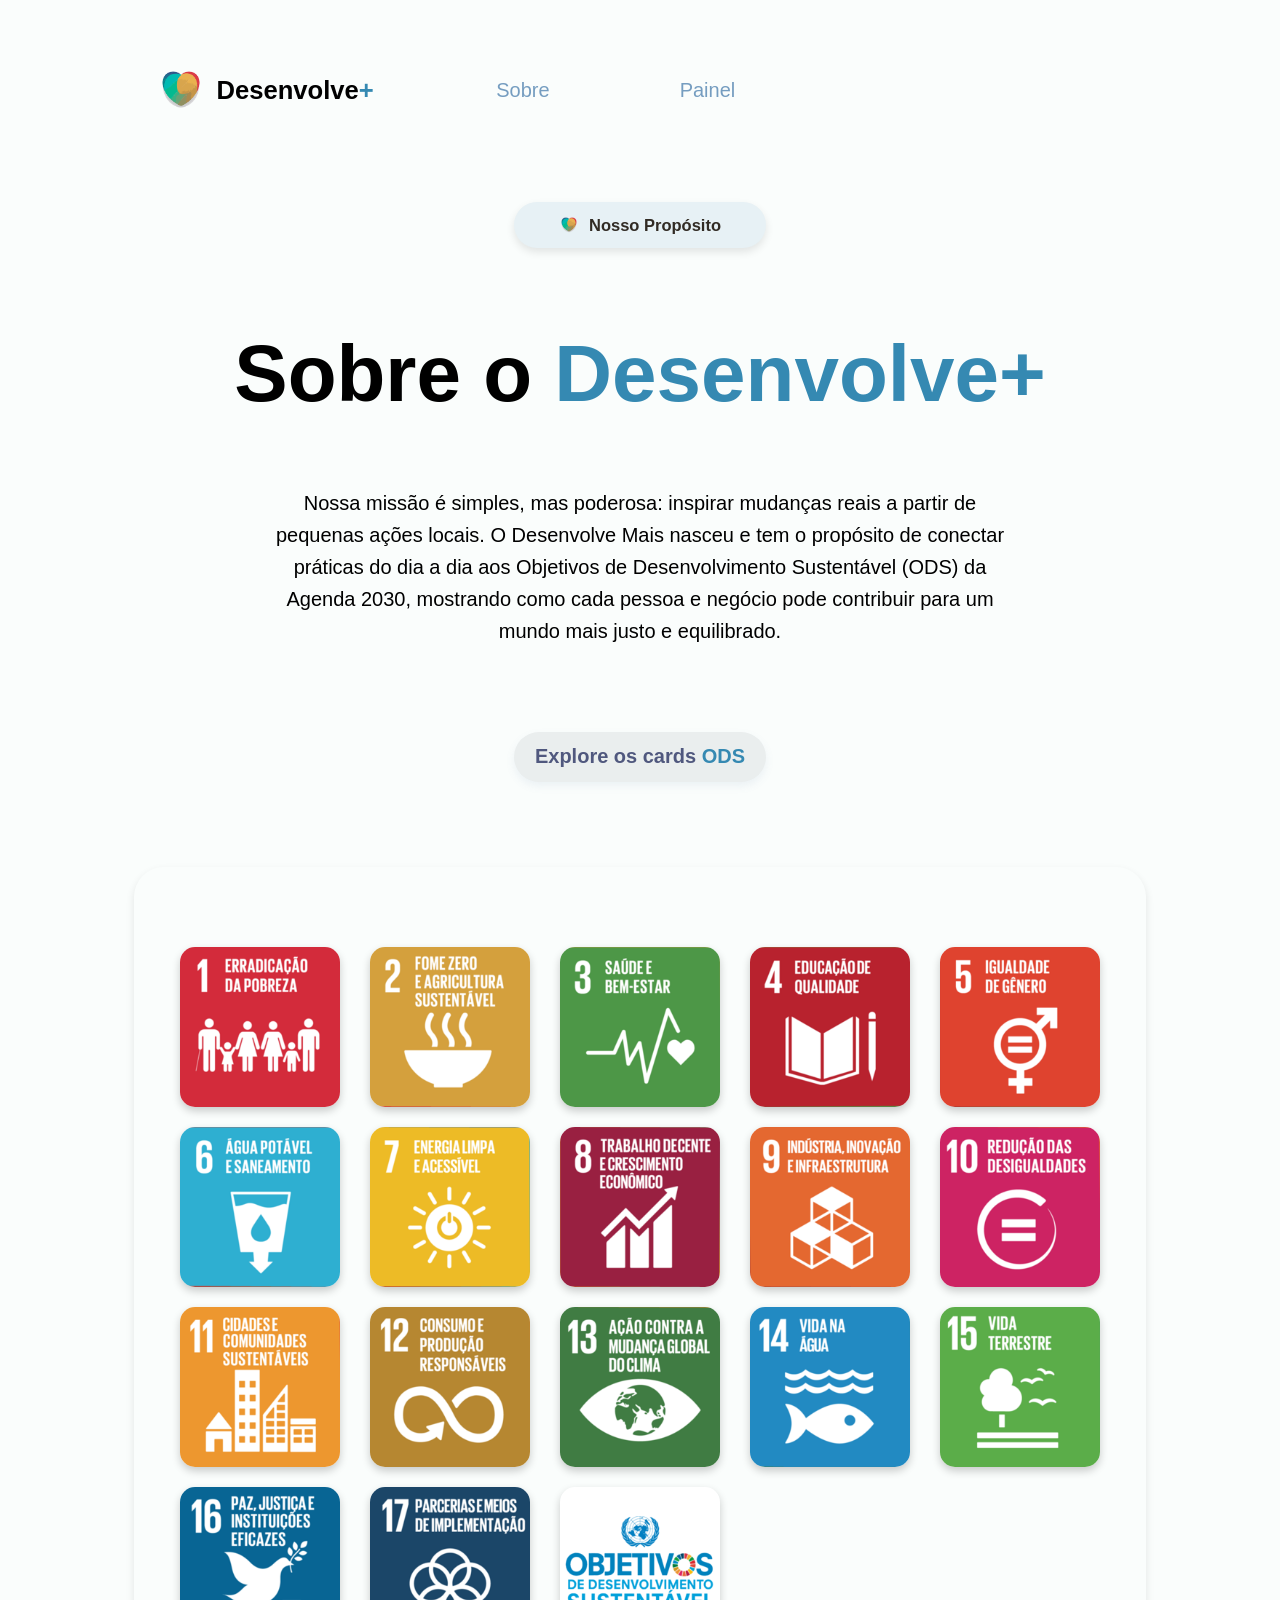
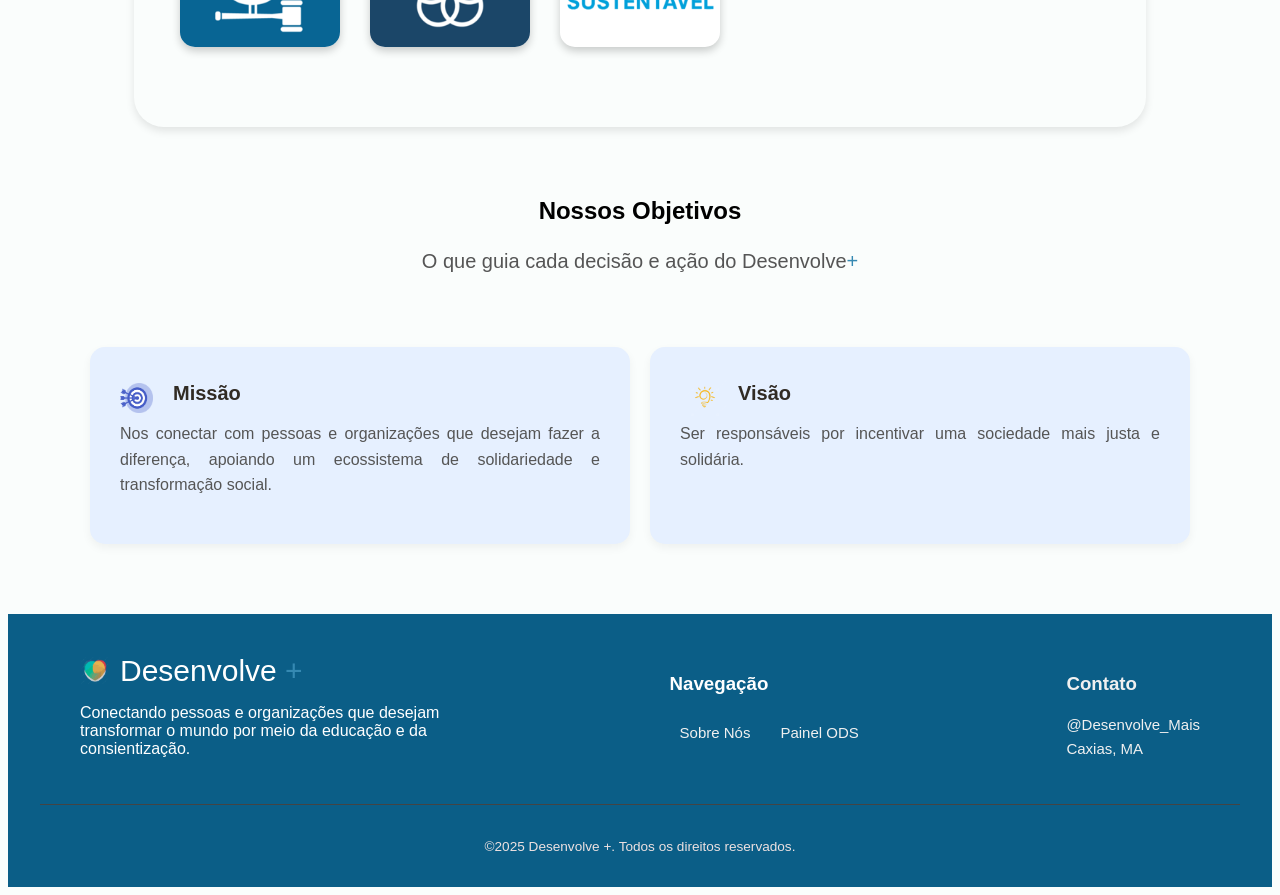
==== commit 5364aa93: "Atualiza textos" ====
--- a/index.html
+++ b/index.html
@@ -42,7 +42,7 @@
             </h1>
         <section class="texto-sobre">
             Nossa missão é simples, mas poderosa: inspirar mudanças reais a partir de pequenas ações locais.
-            O Desenvolve Mais nasceu tem o propósito de conectar práticas do dia a dia aos Objetivos de Desenvolvimento Sustentável (ODS) da Agenda 2030, 
+            O Desenvolve Mais nasceu e tem o propósito de conectar práticas do dia a dia aos Objetivos de Desenvolvimento Sustentável (ODS) da Agenda 2030, 
             mostrando como cada pessoa e negócio pode contribuir para um mundo mais justo e equilibrado.
 
         </section>
--- a/css/style.css
+++ b/css/style.css
@@ -50,7 +50,7 @@
     flex-wrap: wrap; 
     width: min(86%, 1180px); /* barra responsiva que não ocupa 100% */
     gap: 10px; /* espaco entre menu qnd quebra*/
-     gap: clamp (1rem, 3vw, 3rem); /* espaco entre menu qnd quebra*/
+    gap: clamp (1rem, 3vw, 3rem); /* espaco entre menu qnd quebra*/
     padding: 7px 60px; /* Respiro nas laterais do celular */
 }
 
@@ -150,11 +150,11 @@
   font-size: 10px;
   width: 20%;   
   border: 0px solid #ccc; 
-  box-shadow: 0 4px 8px rgba(0,0,0,0.1); /* sombra leve */
+  box-shadow: 0 4px 8px rgba(110, 142, 178, 0.1); /* sombra leve */
   border-radius: 50px;
   margin: 85px auto;
   background-color:rgb(234, 238, 238);
-  color: rgb(49, 43, 36);  
+  color: rgb(80, 88, 126);  
 }
 
 /* ======= PAINEL ODS ======= */
@@ -526,6 +526,12 @@
 
 /* Mobile */
 @media (max-width: 900px) {
+
+  /* quando clicado */
+.card-flip-container.flipped .card {
+  transform: rotateY(180deg);
+
+}
   .ods-container {
     grid-template-columns: repeat(2, 2fr); /* QUEBRA em 2 colunas */
   }
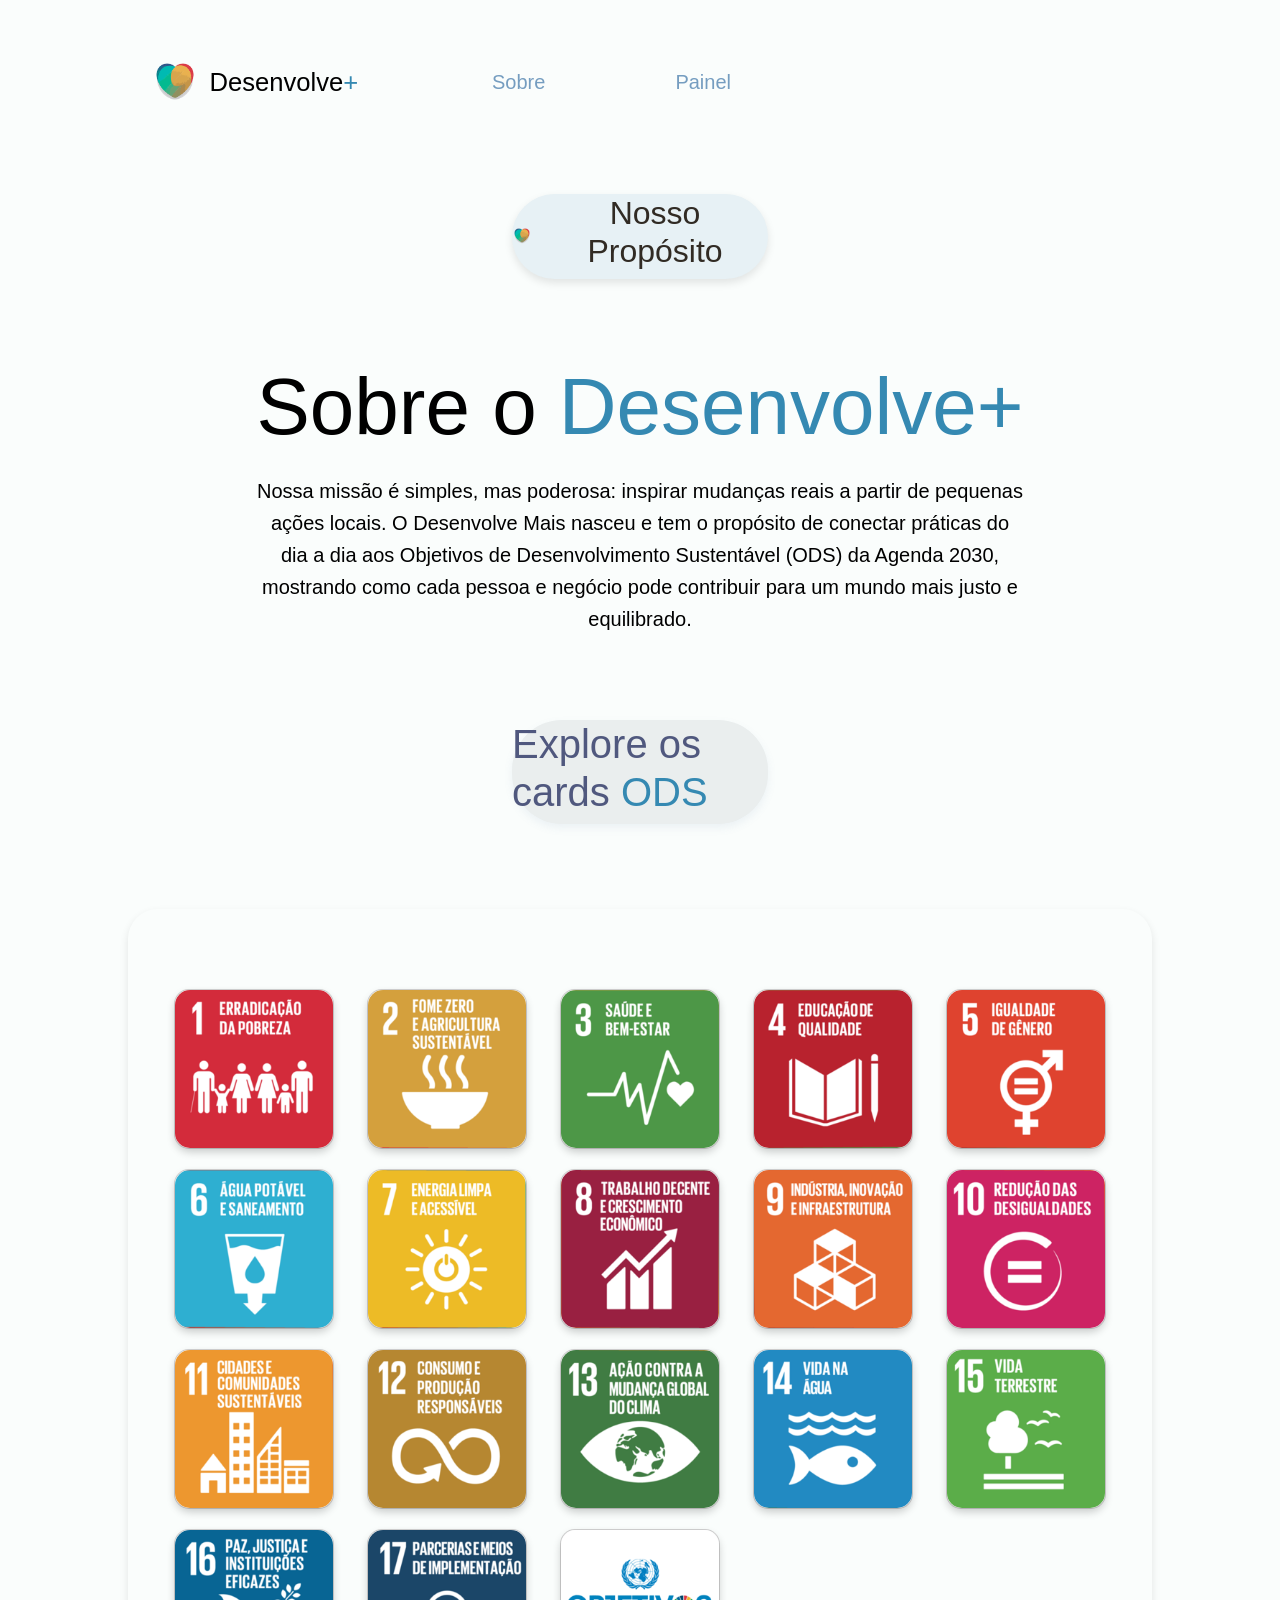
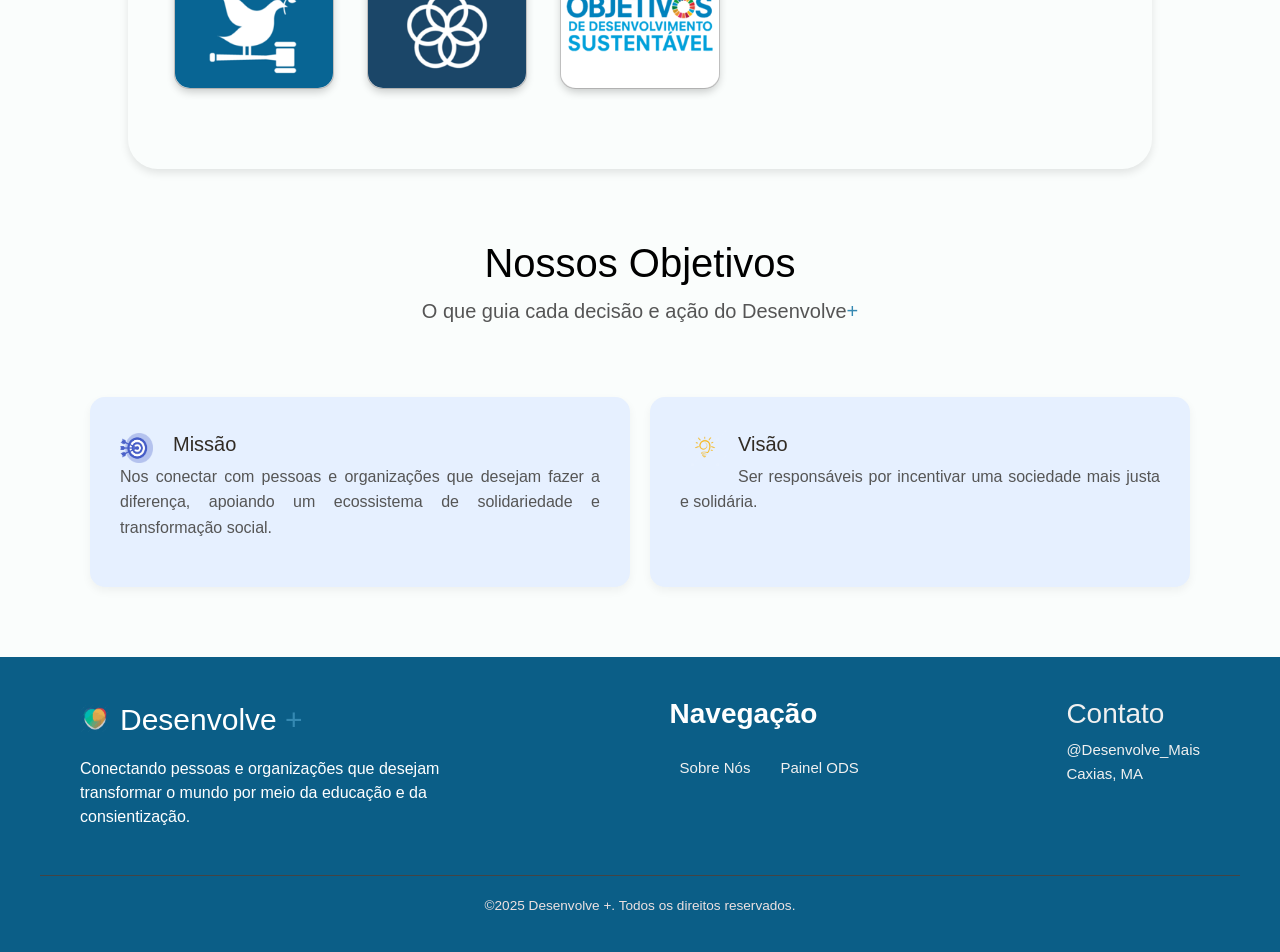
==== commit ae69dae1: "Adiciona Bootstrap e corrige formatação no título dos ODS" ====
--- a/index.html
+++ b/index.html
@@ -5,10 +5,18 @@
     <meta charset="UTF-8">
     <meta name="viewport" content="width=device-width, initial-scale=1.0">
     <title> Painel Interativo </title>
+    <link 
+    href="https://cdn.jsdelivr.net/npm/bootstrap@5.3.3/dist/css/bootstrap.min.css" 
+    rel="stylesheet"
+>
     <link rel="stylesheet" href="css/style.css">
     <link rel="stylesheet" href="css/painel.css">
   
     </head> 
+
+    <script 
+    src="https://cdn.jsdelivr.net/npm/bootstrap@5.3.3/dist/js/bootstrap.bundle.min.js">
+    </script>
 
     <body>
 
@@ -52,9 +60,9 @@
          <!-- seção do painel ods -->
 
         <div class="conheca-ods">
-            <h1>Explore os cards <span style="color: #3589b2;"> ODS  </span></h1>
+            <h1>Explore os cards <span style="color: #3589b2;"> ODS </span></h1>
         </div>
-        <div class="painel-ods"">
+        <div class="painel-ods container"">
             <div id="ods-container" class="ods-container"></div>
         </div>
 
